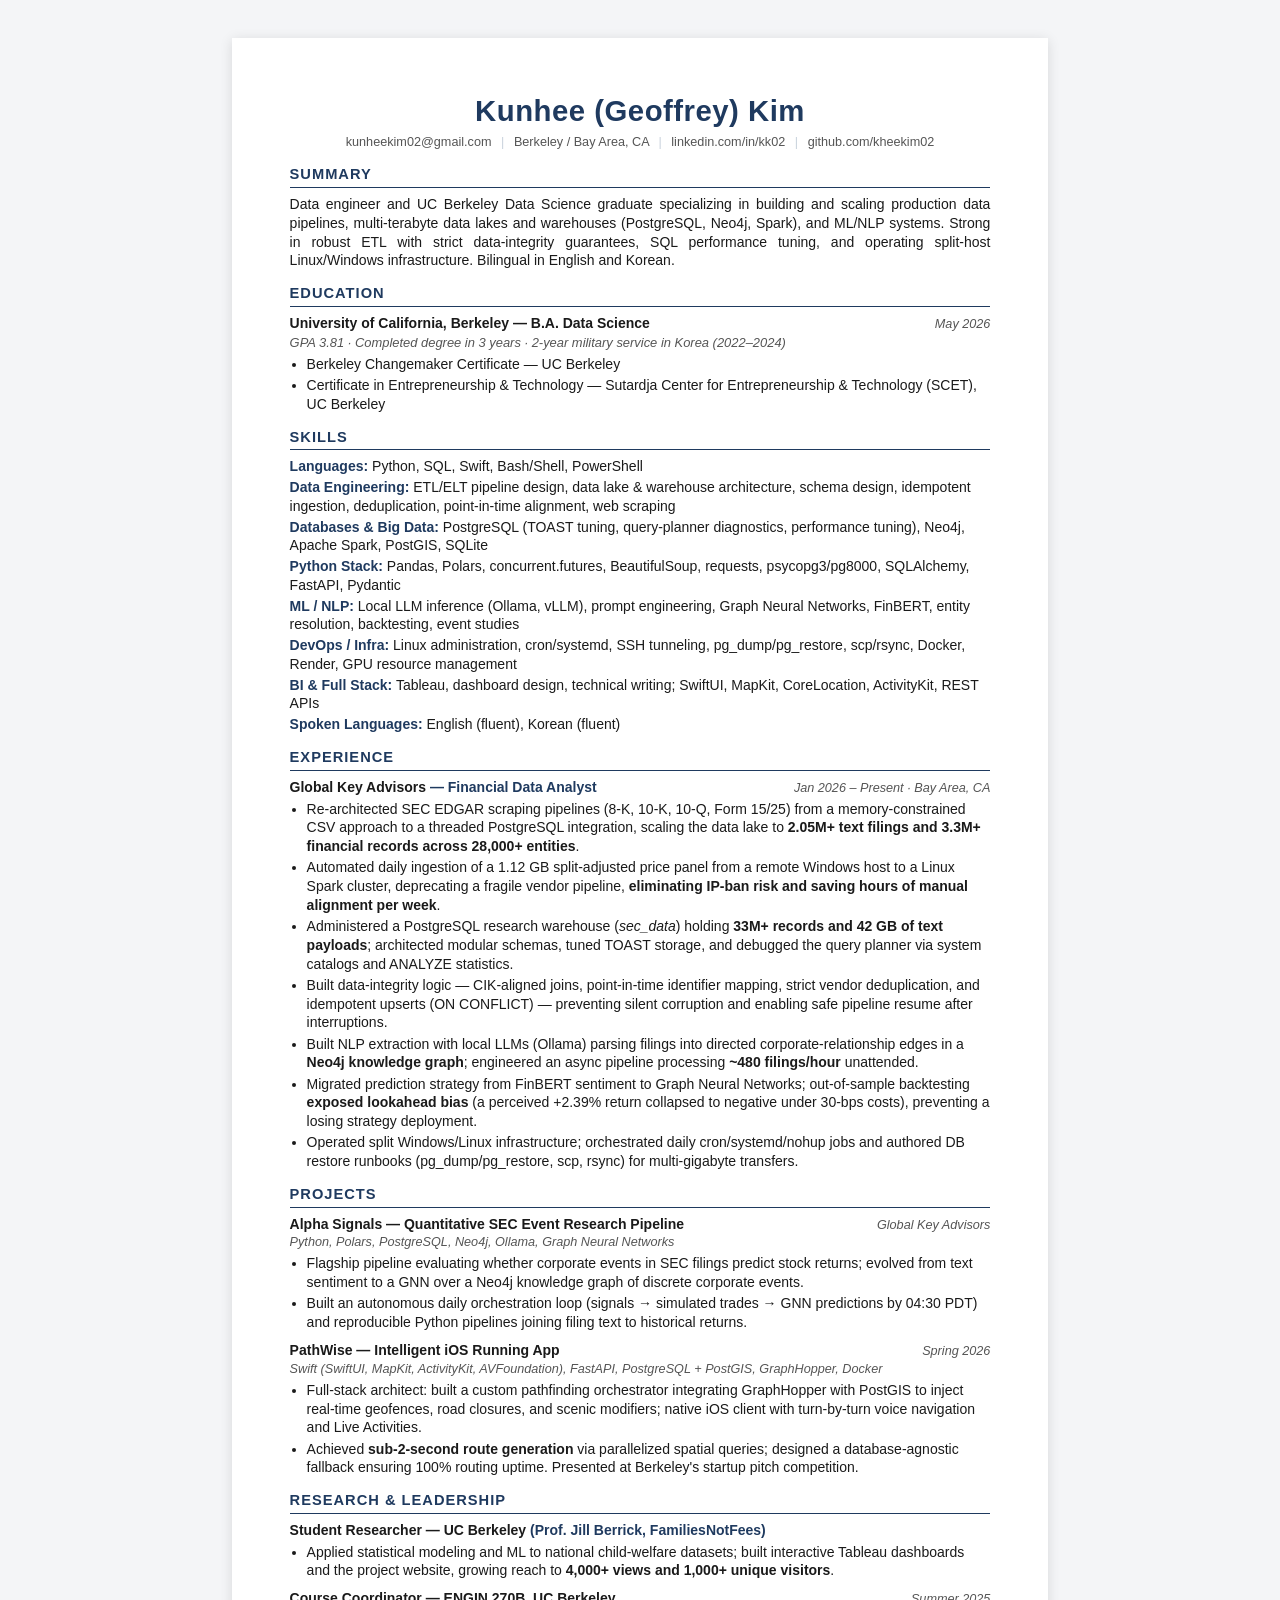
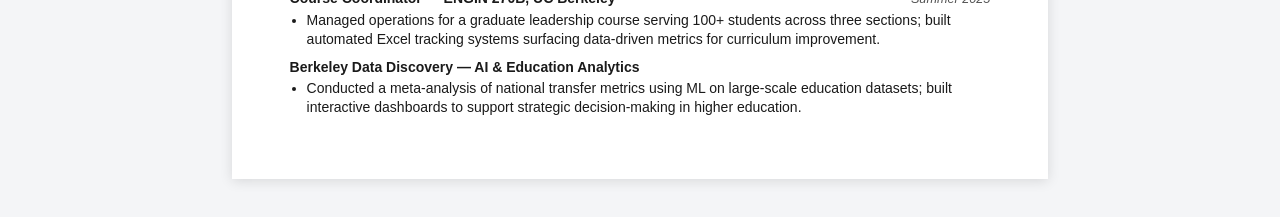
==== resume/resume.html @ be3dec69 "Add polished resume (HTML, Markdown) + print CSS; generate PDF Co-authored-by: Cursor <cursoragent@c" ====
<!DOCTYPE html>
<html lang="en">
<head>
<meta charset="UTF-8">
<meta name="viewport" content="width=device-width, initial-scale=1.0">
<title>Kunhee (Geoffrey) Kim — Resume</title>
<style>
  :root {
    --ink: #1a1a1a;
    --muted: #555;
    --accent: #1f3a5f;
    --rule: #c9d2dc;
  }
  * { box-sizing: border-box; }
  html, body { margin: 0; padding: 0; }
  body {
    font-family: "Calibri", "Helvetica Neue", Arial, sans-serif;
    color: var(--ink);
    font-size: 10.5pt;
    line-height: 1.34;
    background: #f4f5f7;
  }
  .page {
    max-width: 8.5in;
    margin: 0.4in auto;
    padding: 0.55in 0.6in;
    background: #fff;
    box-shadow: 0 2px 12px rgba(0,0,0,0.12);
  }
  header { text-align: center; margin-bottom: 6px; }
  h1 {
    font-size: 22pt;
    margin: 0;
    letter-spacing: 0.5px;
    color: var(--accent);
  }
  .contact {
    margin-top: 4px;
    font-size: 9.5pt;
    color: var(--muted);
  }
  .contact a { color: var(--muted); text-decoration: none; }
  .contact span { white-space: nowrap; }
  .sep { margin: 0 6px; color: var(--rule); }
  h2 {
    font-size: 11pt;
    text-transform: uppercase;
    letter-spacing: 1px;
    color: var(--accent);
    border-bottom: 1.5px solid var(--accent);
    padding-bottom: 2px;
    margin: 14px 0 7px;
  }
  .summary { margin: 0; text-align: justify; }
  .entry { margin-bottom: 9px; }
  .entry-head {
    display: flex;
    justify-content: space-between;
    align-items: baseline;
    gap: 12px;
  }
  .entry-title { font-weight: 700; }
  .entry-title .role { font-weight: 600; color: var(--accent); }
  .entry-meta { color: var(--muted); font-size: 9.5pt; white-space: nowrap; font-style: italic; }
  .entry-sub { font-style: italic; color: var(--muted); font-size: 9.7pt; margin: 1px 0 3px; }
  ul { margin: 3px 0 0; padding-left: 17px; }
  li { margin-bottom: 2.5px; }
  .group-label { font-weight: 700; font-size: 9.7pt; margin-top: 5px; }
  .skills p { margin: 2px 0; }
  .skills .k { font-weight: 700; color: var(--accent); }
  .tech { font-style: italic; color: var(--muted); font-size: 9.5pt; margin: 1px 0 2px; }
  .edu-line { display: flex; justify-content: space-between; align-items: baseline; gap: 12px; }
  .certs { margin: 4px 0 0; padding-left: 17px; }
  @media print {
    body { background: #fff; font-size: 10pt; }
    .page { margin: 0; box-shadow: none; max-width: none; width: 100%; padding: 0.45in 0.55in; }
    h2 { margin-top: 11px; }
    a { color: var(--ink); }
  }
  @page { size: Letter; margin: 0.4in; }
</style>
</head>
<body>
<div class="page">

  <header>
    <h1>Kunhee (Geoffrey) Kim</h1>
    <div class="contact">
      <span><a href="mailto:kunheekim02@gmail.com">kunheekim02@gmail.com</a></span>
      <span class="sep">|</span>
      <span>Berkeley / Bay Area, CA</span>
      <span class="sep">|</span>
      <span><a href="https://www.linkedin.com/in/kk02/">linkedin.com/in/kk02</a></span>
      <span class="sep">|</span>
      <span><a href="https://github.com/kheekim02">github.com/kheekim02</a></span>
    </div>
  </header>

  <section>
    <h2>Summary</h2>
    <p class="summary">
      Data engineer and UC Berkeley Data Science graduate specializing in building and scaling
      production data pipelines, multi-terabyte data lakes and warehouses (PostgreSQL, Neo4j, Spark),
      and ML/NLP systems. Strong in robust ETL with strict data-integrity guarantees, SQL performance
      tuning, and operating split-host Linux/Windows infrastructure. Bilingual in English and Korean.
    </p>
  </section>

  <section>
    <h2>Education</h2>
    <div class="edu-line">
      <span class="entry-title">University of California, Berkeley — B.A. Data Science</span>
      <span class="entry-meta">May 2026</span>
    </div>
    <div class="entry-sub">GPA 3.81 · Completed degree in 3 years · 2-year military service in Korea (2022–2024)</div>
    <ul class="certs">
      <li>Berkeley Changemaker Certificate — UC Berkeley</li>
      <li>Certificate in Entrepreneurship &amp; Technology — Sutardja Center for Entrepreneurship &amp; Technology (SCET), UC Berkeley</li>
    </ul>
  </section>

  <section class="skills">
    <h2>Skills</h2>
    <p><span class="k">Languages:</span> Python, SQL, Swift, Bash/Shell, PowerShell</p>
    <p><span class="k">Data Engineering:</span> ETL/ELT pipeline design, data lake &amp; warehouse architecture, schema design, idempotent ingestion, deduplication, point-in-time alignment, web scraping</p>
    <p><span class="k">Databases &amp; Big Data:</span> PostgreSQL (TOAST tuning, query-planner diagnostics, performance tuning), Neo4j, Apache Spark, PostGIS, SQLite</p>
    <p><span class="k">Python Stack:</span> Pandas, Polars, concurrent.futures, BeautifulSoup, requests, psycopg3/pg8000, SQLAlchemy, FastAPI, Pydantic</p>
    <p><span class="k">ML / NLP:</span> Local LLM inference (Ollama, vLLM), prompt engineering, Graph Neural Networks, FinBERT, entity resolution, backtesting, event studies</p>
    <p><span class="k">DevOps / Infra:</span> Linux administration, cron/systemd, SSH tunneling, pg_dump/pg_restore, scp/rsync, Docker, Render, GPU resource management</p>
    <p><span class="k">BI &amp; Full Stack:</span> Tableau, dashboard design, technical writing; SwiftUI, MapKit, CoreLocation, ActivityKit, REST APIs</p>
    <p><span class="k">Spoken Languages:</span> English (fluent), Korean (fluent)</p>
  </section>

  <section>
    <h2>Experience</h2>
    <div class="entry">
      <div class="entry-head">
        <span class="entry-title">Global Key Advisors <span class="role">— Financial Data Analyst</span></span>
        <span class="entry-meta">Jan 2026 – Present · Bay Area, CA</span>
      </div>
      <ul>
        <li>Re-architected SEC EDGAR scraping pipelines (8-K, 10-K, 10-Q, Form 15/25) from a memory-constrained CSV approach to a threaded PostgreSQL integration, scaling the data lake to <strong>2.05M+ text filings and 3.3M+ financial records across 28,000+ entities</strong>.</li>
        <li>Automated daily ingestion of a 1.12 GB split-adjusted price panel from a remote Windows host to a Linux Spark cluster, deprecating a fragile vendor pipeline, <strong>eliminating IP-ban risk and saving hours of manual alignment per week</strong>.</li>
        <li>Administered a PostgreSQL research warehouse (<em>sec_data</em>) holding <strong>33M+ records and 42 GB of text payloads</strong>; architected modular schemas, tuned TOAST storage, and debugged the query planner via system catalogs and ANALYZE statistics.</li>
        <li>Built data-integrity logic — CIK-aligned joins, point-in-time identifier mapping, strict vendor deduplication, and idempotent upserts (ON CONFLICT) — preventing silent corruption and enabling safe pipeline resume after interruptions.</li>
        <li>Built NLP extraction with local LLMs (Ollama) parsing filings into directed corporate-relationship edges in a <strong>Neo4j knowledge graph</strong>; engineered an async pipeline processing <strong>~480 filings/hour</strong> unattended.</li>
        <li>Migrated prediction strategy from FinBERT sentiment to Graph Neural Networks; out-of-sample backtesting <strong>exposed lookahead bias</strong> (a perceived +2.39% return collapsed to negative under 30-bps costs), preventing a losing strategy deployment.</li>
        <li>Operated split Windows/Linux infrastructure; orchestrated daily cron/systemd/nohup jobs and authored DB restore runbooks (pg_dump/pg_restore, scp, rsync) for multi-gigabyte transfers.</li>
      </ul>
    </div>
  </section>

  <section>
    <h2>Projects</h2>
    <div class="entry">
      <div class="entry-head">
        <span class="entry-title">Alpha Signals — Quantitative SEC Event Research Pipeline</span>
        <span class="entry-meta">Global Key Advisors</span>
      </div>
      <div class="tech">Python, Polars, PostgreSQL, Neo4j, Ollama, Graph Neural Networks</div>
      <ul>
        <li>Flagship pipeline evaluating whether corporate events in SEC filings predict stock returns; evolved from text sentiment to a GNN over a Neo4j knowledge graph of discrete corporate events.</li>
        <li>Built an autonomous daily orchestration loop (signals → simulated trades → GNN predictions by 04:30 PDT) and reproducible Python pipelines joining filing text to historical returns.</li>
      </ul>
    </div>
    <div class="entry">
      <div class="entry-head">
        <span class="entry-title">PathWise — Intelligent iOS Running App</span>
        <span class="entry-meta">Spring 2026</span>
      </div>
      <div class="tech">Swift (SwiftUI, MapKit, ActivityKit, AVFoundation), FastAPI, PostgreSQL + PostGIS, GraphHopper, Docker</div>
      <ul>
        <li>Full-stack architect: built a custom pathfinding orchestrator integrating GraphHopper with PostGIS to inject real-time geofences, road closures, and scenic modifiers; native iOS client with turn-by-turn voice navigation and Live Activities.</li>
        <li>Achieved <strong>sub-2-second route generation</strong> via parallelized spatial queries; designed a database-agnostic fallback ensuring 100% routing uptime. Presented at Berkeley's startup pitch competition.</li>
      </ul>
    </div>
  </section>

  <section>
    <h2>Research &amp; Leadership</h2>
    <div class="entry">
      <div class="entry-head">
        <span class="entry-title">Student Researcher — UC Berkeley <span class="role">(Prof. Jill Berrick, FamiliesNotFees)</span></span>
      </div>
      <ul>
        <li>Applied statistical modeling and ML to national child-welfare datasets; built interactive Tableau dashboards and the project website, growing reach to <strong>4,000+ views and 1,000+ unique visitors</strong>.</li>
      </ul>
    </div>
    <div class="entry">
      <div class="entry-head">
        <span class="entry-title">Course Coordinator — ENGIN 270B, UC Berkeley</span>
        <span class="entry-meta">Summer 2025</span>
      </div>
      <ul>
        <li>Managed operations for a graduate leadership course serving 100+ students across three sections; built automated Excel tracking systems surfacing data-driven metrics for curriculum improvement.</li>
      </ul>
    </div>
    <div class="entry">
      <div class="entry-head">
        <span class="entry-title">Berkeley Data Discovery — AI &amp; Education Analytics</span>
      </div>
      <ul>
        <li>Conducted a meta-analysis of national transfer metrics using ML on large-scale education datasets; built interactive dashboards to support strategic decision-making in higher education.</li>
      </ul>
    </div>
  </section>

</div>
</body>
</html>
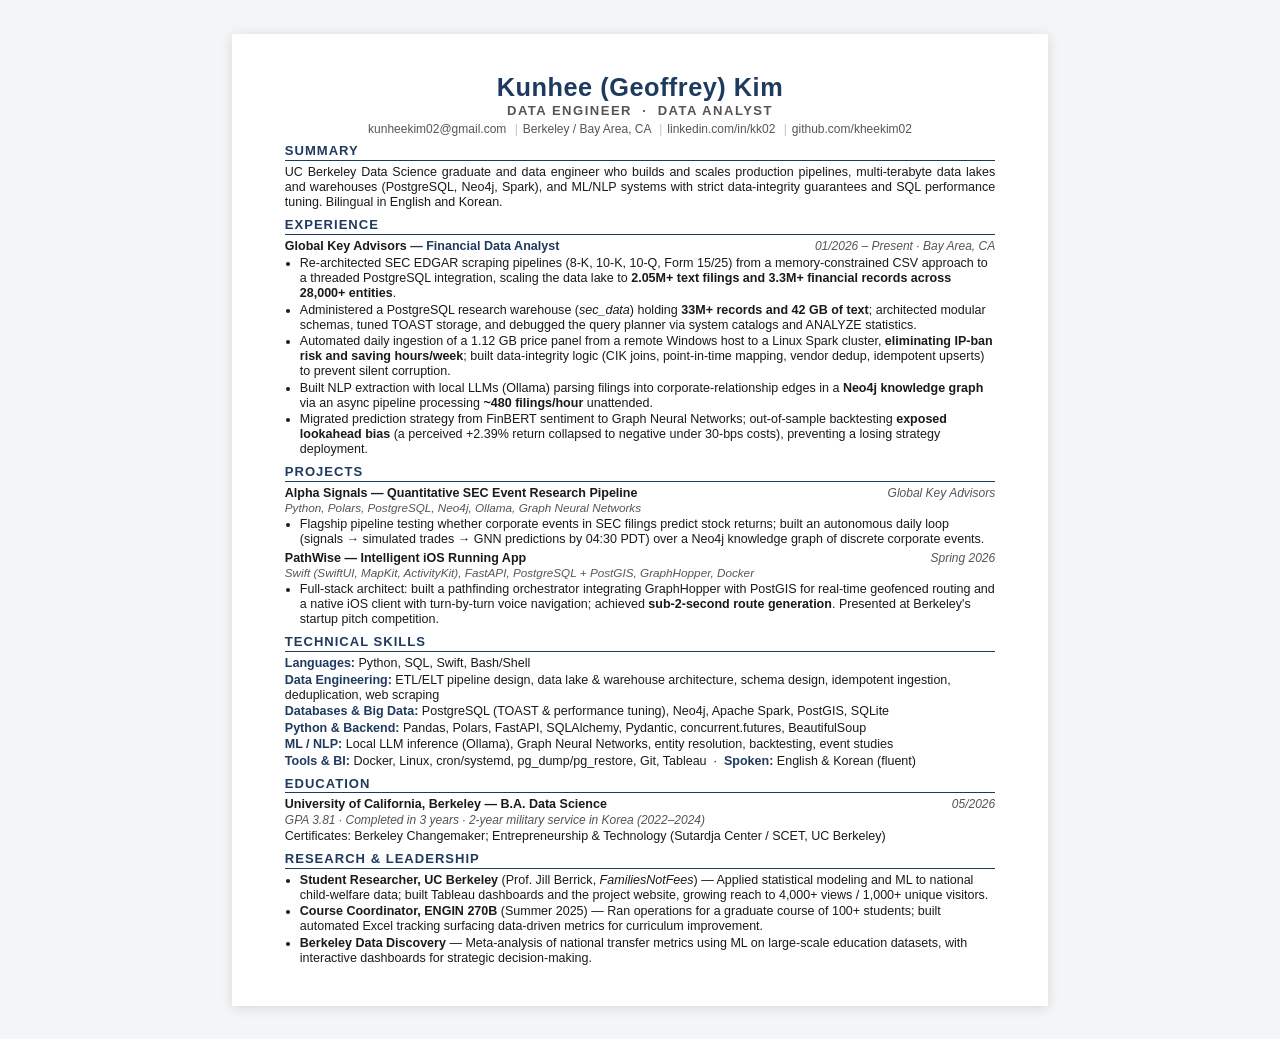
==== commit c544415b: "Condense resume to one page: ATS best practices, trimmed skills, fixed print margins Co-authored-by:" ====
--- a/resume/resume.html
+++ b/resume/resume.html
@@ -9,50 +9,57 @@
     --ink: #1a1a1a;
     --muted: #555;
     --accent: #1f3a5f;
-    --rule: #c9d2dc;
   }
   * { box-sizing: border-box; }
   html, body { margin: 0; padding: 0; }
   body {
     font-family: "Calibri", "Helvetica Neue", Arial, sans-serif;
     color: var(--ink);
-    font-size: 10.5pt;
-    line-height: 1.34;
+    font-size: 9.4pt;
+    line-height: 1.2;
     background: #f4f5f7;
   }
   .page {
     max-width: 8.5in;
-    margin: 0.4in auto;
-    padding: 0.55in 0.6in;
+    margin: 0.35in auto;
+    padding: 0.4in 0.55in;
     background: #fff;
     box-shadow: 0 2px 12px rgba(0,0,0,0.12);
   }
-  header { text-align: center; margin-bottom: 6px; }
+  header { text-align: center; margin-bottom: 4px; }
   h1 {
-    font-size: 22pt;
+    font-size: 19pt;
     margin: 0;
     letter-spacing: 0.5px;
     color: var(--accent);
   }
+  .title-line {
+    font-size: 9.8pt;
+    font-weight: 700;
+    letter-spacing: 1.5px;
+    text-transform: uppercase;
+    color: var(--muted);
+    margin-top: 1px;
+  }
   .contact {
-    margin-top: 4px;
-    font-size: 9.5pt;
+    margin-top: 3px;
+    font-size: 9pt;
     color: var(--muted);
   }
   .contact a { color: var(--muted); text-decoration: none; }
-  .contact span { white-space: nowrap; }
-  .sep { margin: 0 6px; color: var(--rule); }
+  .sep { margin: 0 5px; color: #b9c2cc; }
   h2 {
-    font-size: 11pt;
+    font-size: 9.8pt;
     text-transform: uppercase;
     letter-spacing: 1px;
     color: var(--accent);
-    border-bottom: 1.5px solid var(--accent);
-    padding-bottom: 2px;
-    margin: 14px 0 7px;
+    border-bottom: 1.3px solid var(--accent);
+    padding-bottom: 1px;
+    margin: 7px 0 4px;
   }
-  .summary { margin: 0; text-align: justify; }
-  .entry { margin-bottom: 9px; }
+  p { margin: 0; }
+  .summary { text-align: justify; }
+  .entry { margin-bottom: 4px; }
   .entry-head {
     display: flex;
     justify-content: space-between;
@@ -61,23 +68,21 @@
   }
   .entry-title { font-weight: 700; }
   .entry-title .role { font-weight: 600; color: var(--accent); }
-  .entry-meta { color: var(--muted); font-size: 9.5pt; white-space: nowrap; font-style: italic; }
-  .entry-sub { font-style: italic; color: var(--muted); font-size: 9.7pt; margin: 1px 0 3px; }
-  ul { margin: 3px 0 0; padding-left: 17px; }
-  li { margin-bottom: 2.5px; }
-  .group-label { font-weight: 700; font-size: 9.7pt; margin-top: 5px; }
-  .skills p { margin: 2px 0; }
+  .entry-meta { color: var(--muted); font-size: 9pt; white-space: nowrap; font-style: italic; }
+  ul { margin: 2px 0 0; padding-left: 15px; }
+  li { margin-bottom: 1.5px; }
+  .skills p { margin: 1.5px 0; }
   .skills .k { font-weight: 700; color: var(--accent); }
-  .tech { font-style: italic; color: var(--muted); font-size: 9.5pt; margin: 1px 0 2px; }
+  .tech { font-style: italic; color: var(--muted); font-size: 8.8pt; margin: 0 0 1px; }
   .edu-line { display: flex; justify-content: space-between; align-items: baseline; gap: 12px; }
-  .certs { margin: 4px 0 0; padding-left: 17px; }
+  .edu-sub { font-style: italic; color: var(--muted); font-size: 9pt; margin: 1px 0; }
+  .inline-list { margin: 1px 0 0; }
   @media print {
-    body { background: #fff; font-size: 10pt; }
-    .page { margin: 0; box-shadow: none; max-width: none; width: 100%; padding: 0.45in 0.55in; }
-    h2 { margin-top: 11px; }
+    body { background: #fff; }
+    .page { margin: 0; box-shadow: none; max-width: none; width: 100%; padding: 0.4in 0.5in; }
     a { color: var(--ink); }
   }
-  @page { size: Letter; margin: 0.4in; }
+  @page { size: Letter; margin: 0; }
 </style>
 </head>
 <body>
@@ -85,50 +90,18 @@
 
   <header>
     <h1>Kunhee (Geoffrey) Kim</h1>
+    <div class="title-line">Data Engineer &nbsp;·&nbsp; Data Analyst</div>
     <div class="contact">
-      <span><a href="mailto:kunheekim02@gmail.com">kunheekim02@gmail.com</a></span>
-      <span class="sep">|</span>
-      <span>Berkeley / Bay Area, CA</span>
-      <span class="sep">|</span>
-      <span><a href="https://www.linkedin.com/in/kk02/">linkedin.com/in/kk02</a></span>
-      <span class="sep">|</span>
-      <span><a href="https://github.com/kheekim02">github.com/kheekim02</a></span>
+      <a href="mailto:kunheekim02@gmail.com">kunheekim02@gmail.com</a>
+      <span class="sep">|</span>Berkeley / Bay Area, CA
+      <span class="sep">|</span><a href="https://www.linkedin.com/in/kk02/">linkedin.com/in/kk02</a>
+      <span class="sep">|</span><a href="https://github.com/kheekim02">github.com/kheekim02</a>
     </div>
   </header>
 
   <section>
     <h2>Summary</h2>
-    <p class="summary">
-      Data engineer and UC Berkeley Data Science graduate specializing in building and scaling
-      production data pipelines, multi-terabyte data lakes and warehouses (PostgreSQL, Neo4j, Spark),
-      and ML/NLP systems. Strong in robust ETL with strict data-integrity guarantees, SQL performance
-      tuning, and operating split-host Linux/Windows infrastructure. Bilingual in English and Korean.
-    </p>
-  </section>
-
-  <section>
-    <h2>Education</h2>
-    <div class="edu-line">
-      <span class="entry-title">University of California, Berkeley — B.A. Data Science</span>
-      <span class="entry-meta">May 2026</span>
-    </div>
-    <div class="entry-sub">GPA 3.81 · Completed degree in 3 years · 2-year military service in Korea (2022–2024)</div>
-    <ul class="certs">
-      <li>Berkeley Changemaker Certificate — UC Berkeley</li>
-      <li>Certificate in Entrepreneurship &amp; Technology — Sutardja Center for Entrepreneurship &amp; Technology (SCET), UC Berkeley</li>
-    </ul>
-  </section>
-
-  <section class="skills">
-    <h2>Skills</h2>
-    <p><span class="k">Languages:</span> Python, SQL, Swift, Bash/Shell, PowerShell</p>
-    <p><span class="k">Data Engineering:</span> ETL/ELT pipeline design, data lake &amp; warehouse architecture, schema design, idempotent ingestion, deduplication, point-in-time alignment, web scraping</p>
-    <p><span class="k">Databases &amp; Big Data:</span> PostgreSQL (TOAST tuning, query-planner diagnostics, performance tuning), Neo4j, Apache Spark, PostGIS, SQLite</p>
-    <p><span class="k">Python Stack:</span> Pandas, Polars, concurrent.futures, BeautifulSoup, requests, psycopg3/pg8000, SQLAlchemy, FastAPI, Pydantic</p>
-    <p><span class="k">ML / NLP:</span> Local LLM inference (Ollama, vLLM), prompt engineering, Graph Neural Networks, FinBERT, entity resolution, backtesting, event studies</p>
-    <p><span class="k">DevOps / Infra:</span> Linux administration, cron/systemd, SSH tunneling, pg_dump/pg_restore, scp/rsync, Docker, Render, GPU resource management</p>
-    <p><span class="k">BI &amp; Full Stack:</span> Tableau, dashboard design, technical writing; SwiftUI, MapKit, CoreLocation, ActivityKit, REST APIs</p>
-    <p><span class="k">Spoken Languages:</span> English (fluent), Korean (fluent)</p>
+    <p class="summary">UC Berkeley Data Science graduate and data engineer who builds and scales production pipelines, multi-terabyte data lakes and warehouses (PostgreSQL, Neo4j, Spark), and ML/NLP systems with strict data-integrity guarantees and SQL performance tuning. Bilingual in English and Korean.</p>
   </section>
 
   <section>
@@ -136,16 +109,14 @@
     <div class="entry">
       <div class="entry-head">
         <span class="entry-title">Global Key Advisors <span class="role">— Financial Data Analyst</span></span>
-        <span class="entry-meta">Jan 2026 – Present · Bay Area, CA</span>
+        <span class="entry-meta">01/2026 – Present · Bay Area, CA</span>
       </div>
       <ul>
         <li>Re-architected SEC EDGAR scraping pipelines (8-K, 10-K, 10-Q, Form 15/25) from a memory-constrained CSV approach to a threaded PostgreSQL integration, scaling the data lake to <strong>2.05M+ text filings and 3.3M+ financial records across 28,000+ entities</strong>.</li>
-        <li>Automated daily ingestion of a 1.12 GB split-adjusted price panel from a remote Windows host to a Linux Spark cluster, deprecating a fragile vendor pipeline, <strong>eliminating IP-ban risk and saving hours of manual alignment per week</strong>.</li>
-        <li>Administered a PostgreSQL research warehouse (<em>sec_data</em>) holding <strong>33M+ records and 42 GB of text payloads</strong>; architected modular schemas, tuned TOAST storage, and debugged the query planner via system catalogs and ANALYZE statistics.</li>
-        <li>Built data-integrity logic — CIK-aligned joins, point-in-time identifier mapping, strict vendor deduplication, and idempotent upserts (ON CONFLICT) — preventing silent corruption and enabling safe pipeline resume after interruptions.</li>
-        <li>Built NLP extraction with local LLMs (Ollama) parsing filings into directed corporate-relationship edges in a <strong>Neo4j knowledge graph</strong>; engineered an async pipeline processing <strong>~480 filings/hour</strong> unattended.</li>
+        <li>Administered a PostgreSQL research warehouse (<em>sec_data</em>) holding <strong>33M+ records and 42 GB of text</strong>; architected modular schemas, tuned TOAST storage, and debugged the query planner via system catalogs and ANALYZE statistics.</li>
+        <li>Automated daily ingestion of a 1.12 GB price panel from a remote Windows host to a Linux Spark cluster, <strong>eliminating IP-ban risk and saving hours/week</strong>; built data-integrity logic (CIK joins, point-in-time mapping, vendor dedup, idempotent upserts) to prevent silent corruption.</li>
+        <li>Built NLP extraction with local LLMs (Ollama) parsing filings into corporate-relationship edges in a <strong>Neo4j knowledge graph</strong> via an async pipeline processing <strong>~480 filings/hour</strong> unattended.</li>
         <li>Migrated prediction strategy from FinBERT sentiment to Graph Neural Networks; out-of-sample backtesting <strong>exposed lookahead bias</strong> (a perceived +2.39% return collapsed to negative under 30-bps costs), preventing a losing strategy deployment.</li>
-        <li>Operated split Windows/Linux infrastructure; orchestrated daily cron/systemd/nohup jobs and authored DB restore runbooks (pg_dump/pg_restore, scp, rsync) for multi-gigabyte transfers.</li>
       </ul>
     </div>
   </section>
@@ -159,8 +130,7 @@
       </div>
       <div class="tech">Python, Polars, PostgreSQL, Neo4j, Ollama, Graph Neural Networks</div>
       <ul>
-        <li>Flagship pipeline evaluating whether corporate events in SEC filings predict stock returns; evolved from text sentiment to a GNN over a Neo4j knowledge graph of discrete corporate events.</li>
-        <li>Built an autonomous daily orchestration loop (signals → simulated trades → GNN predictions by 04:30 PDT) and reproducible Python pipelines joining filing text to historical returns.</li>
+        <li>Flagship pipeline testing whether corporate events in SEC filings predict stock returns; built an autonomous daily loop (signals → simulated trades → GNN predictions by 04:30 PDT) over a Neo4j knowledge graph of discrete corporate events.</li>
       </ul>
     </div>
     <div class="entry">
@@ -168,41 +138,40 @@
         <span class="entry-title">PathWise — Intelligent iOS Running App</span>
         <span class="entry-meta">Spring 2026</span>
       </div>
-      <div class="tech">Swift (SwiftUI, MapKit, ActivityKit, AVFoundation), FastAPI, PostgreSQL + PostGIS, GraphHopper, Docker</div>
+      <div class="tech">Swift (SwiftUI, MapKit, ActivityKit), FastAPI, PostgreSQL + PostGIS, GraphHopper, Docker</div>
       <ul>
-        <li>Full-stack architect: built a custom pathfinding orchestrator integrating GraphHopper with PostGIS to inject real-time geofences, road closures, and scenic modifiers; native iOS client with turn-by-turn voice navigation and Live Activities.</li>
-        <li>Achieved <strong>sub-2-second route generation</strong> via parallelized spatial queries; designed a database-agnostic fallback ensuring 100% routing uptime. Presented at Berkeley's startup pitch competition.</li>
+        <li>Full-stack architect: built a pathfinding orchestrator integrating GraphHopper with PostGIS for real-time geofenced routing and a native iOS client with turn-by-turn voice navigation; achieved <strong>sub-2-second route generation</strong>. Presented at Berkeley's startup pitch competition.</li>
       </ul>
     </div>
   </section>
 
+  <section class="skills">
+    <h2>Technical Skills</h2>
+    <p><span class="k">Languages:</span> Python, SQL, Swift, Bash/Shell</p>
+    <p><span class="k">Data Engineering:</span> ETL/ELT pipeline design, data lake &amp; warehouse architecture, schema design, idempotent ingestion, deduplication, web scraping</p>
+    <p><span class="k">Databases &amp; Big Data:</span> PostgreSQL (TOAST &amp; performance tuning), Neo4j, Apache Spark, PostGIS, SQLite</p>
+    <p><span class="k">Python &amp; Backend:</span> Pandas, Polars, FastAPI, SQLAlchemy, Pydantic, concurrent.futures, BeautifulSoup</p>
+    <p><span class="k">ML / NLP:</span> Local LLM inference (Ollama), Graph Neural Networks, entity resolution, backtesting, event studies</p>
+    <p><span class="k">Tools &amp; BI:</span> Docker, Linux, cron/systemd, pg_dump/pg_restore, Git, Tableau &nbsp;·&nbsp; <span class="k">Spoken:</span> English &amp; Korean (fluent)</p>
+  </section>
+
+  <section>
+    <h2>Education</h2>
+    <div class="edu-line">
+      <span class="entry-title">University of California, Berkeley — B.A. Data Science</span>
+      <span class="entry-meta">05/2026</span>
+    </div>
+    <div class="edu-sub">GPA 3.81 · Completed in 3 years · 2-year military service in Korea (2022–2024)</div>
+    <div class="inline-list">Certificates: Berkeley Changemaker; Entrepreneurship &amp; Technology (Sutardja Center / SCET, UC Berkeley)</div>
+  </section>
+
   <section>
     <h2>Research &amp; Leadership</h2>
-    <div class="entry">
-      <div class="entry-head">
-        <span class="entry-title">Student Researcher — UC Berkeley <span class="role">(Prof. Jill Berrick, FamiliesNotFees)</span></span>
-      </div>
-      <ul>
-        <li>Applied statistical modeling and ML to national child-welfare datasets; built interactive Tableau dashboards and the project website, growing reach to <strong>4,000+ views and 1,000+ unique visitors</strong>.</li>
-      </ul>
-    </div>
-    <div class="entry">
-      <div class="entry-head">
-        <span class="entry-title">Course Coordinator — ENGIN 270B, UC Berkeley</span>
-        <span class="entry-meta">Summer 2025</span>
-      </div>
-      <ul>
-        <li>Managed operations for a graduate leadership course serving 100+ students across three sections; built automated Excel tracking systems surfacing data-driven metrics for curriculum improvement.</li>
-      </ul>
-    </div>
-    <div class="entry">
-      <div class="entry-head">
-        <span class="entry-title">Berkeley Data Discovery — AI &amp; Education Analytics</span>
-      </div>
-      <ul>
-        <li>Conducted a meta-analysis of national transfer metrics using ML on large-scale education datasets; built interactive dashboards to support strategic decision-making in higher education.</li>
-      </ul>
-    </div>
+    <ul>
+      <li><strong>Student Researcher, UC Berkeley</strong> (Prof. Jill Berrick, <em>FamiliesNotFees</em>) — Applied statistical modeling and ML to national child-welfare data; built Tableau dashboards and the project website, growing reach to 4,000+ views / 1,000+ unique visitors.</li>
+      <li><strong>Course Coordinator, ENGIN 270B</strong> (Summer 2025) — Ran operations for a graduate course of 100+ students; built automated Excel tracking surfacing data-driven metrics for curriculum improvement.</li>
+      <li><strong>Berkeley Data Discovery</strong> — Meta-analysis of national transfer metrics using ML on large-scale education datasets, with interactive dashboards for strategic decision-making.</li>
+    </ul>
   </section>
 
 </div>
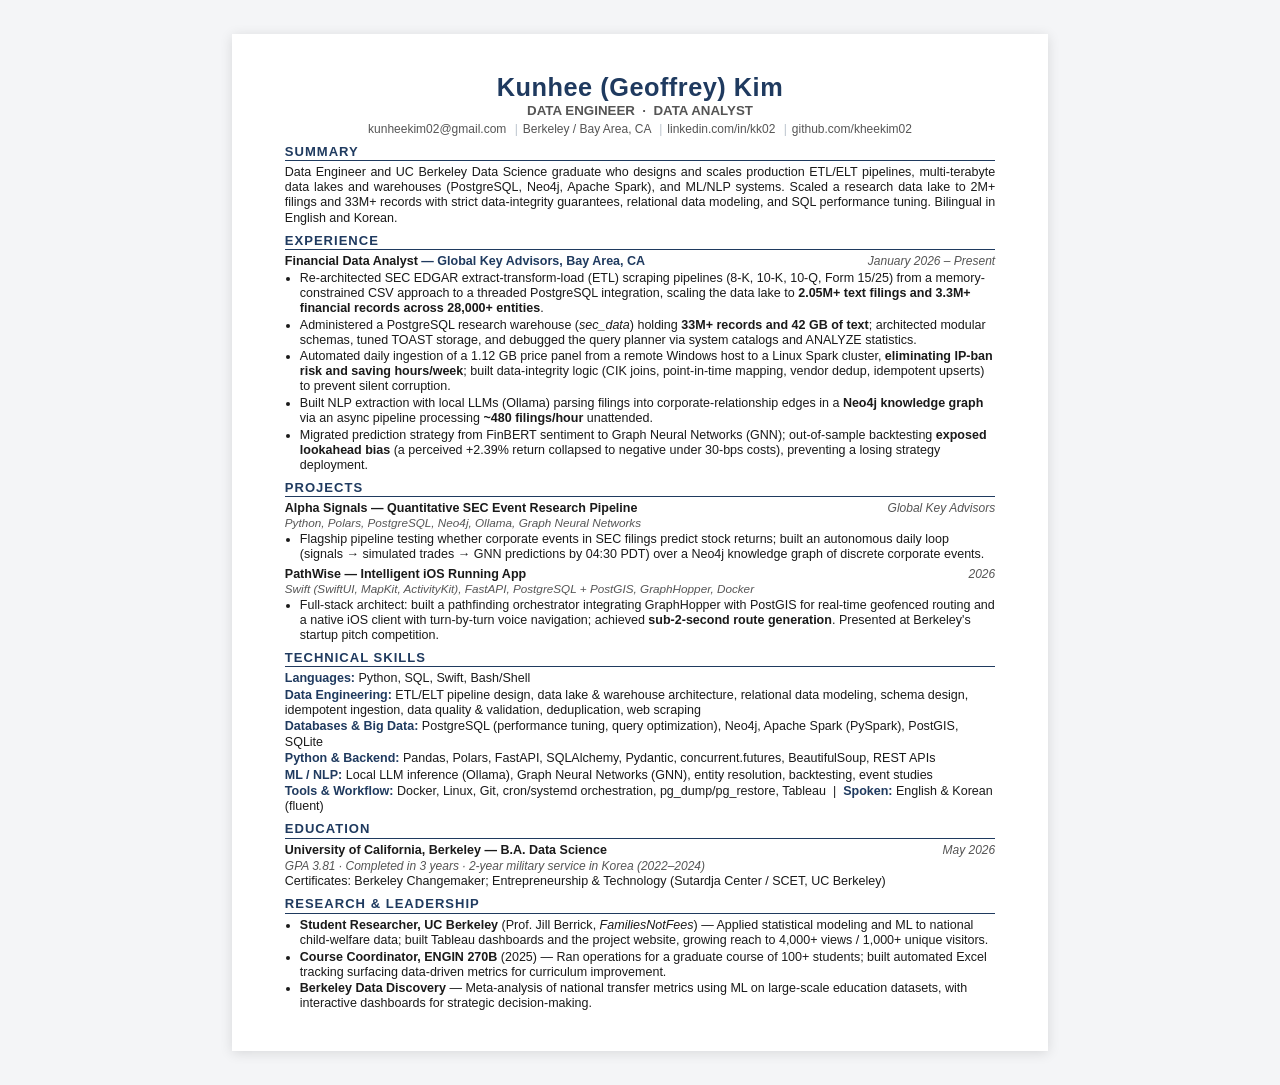
==== commit f47444a1: "Upgrade resume per ATS parser research: keyword/wording improvements, NER-friendly headers, full-mon" ====
--- a/resume/resume.html
+++ b/resume/resume.html
@@ -34,9 +34,8 @@
     color: var(--accent);
   }
   .title-line {
-    font-size: 9.8pt;
+    font-size: 10pt;
     font-weight: 700;
-    letter-spacing: 1.5px;
     text-transform: uppercase;
     color: var(--muted);
     margin-top: 1px;
@@ -101,22 +100,22 @@
 
   <section>
     <h2>Summary</h2>
-    <p class="summary">UC Berkeley Data Science graduate and data engineer who builds and scales production pipelines, multi-terabyte data lakes and warehouses (PostgreSQL, Neo4j, Spark), and ML/NLP systems with strict data-integrity guarantees and SQL performance tuning. Bilingual in English and Korean.</p>
+    <p class="summary">Data Engineer and UC Berkeley Data Science graduate who designs and scales production ETL/ELT pipelines, multi-terabyte data lakes and warehouses (PostgreSQL, Neo4j, Apache Spark), and ML/NLP systems. Scaled a research data lake to 2M+ filings and 33M+ records with strict data-integrity guarantees, relational data modeling, and SQL performance tuning. Bilingual in English and Korean.</p>
   </section>
 
   <section>
     <h2>Experience</h2>
     <div class="entry">
       <div class="entry-head">
-        <span class="entry-title">Global Key Advisors <span class="role">— Financial Data Analyst</span></span>
-        <span class="entry-meta">01/2026 – Present · Bay Area, CA</span>
+        <span class="entry-title">Financial Data Analyst <span class="role">— Global Key Advisors, Bay Area, CA</span></span>
+        <span class="entry-meta">January 2026 – Present</span>
       </div>
       <ul>
-        <li>Re-architected SEC EDGAR scraping pipelines (8-K, 10-K, 10-Q, Form 15/25) from a memory-constrained CSV approach to a threaded PostgreSQL integration, scaling the data lake to <strong>2.05M+ text filings and 3.3M+ financial records across 28,000+ entities</strong>.</li>
+        <li>Re-architected SEC EDGAR extract-transform-load (ETL) scraping pipelines (8-K, 10-K, 10-Q, Form 15/25) from a memory-constrained CSV approach to a threaded PostgreSQL integration, scaling the data lake to <strong>2.05M+ text filings and 3.3M+ financial records across 28,000+ entities</strong>.</li>
         <li>Administered a PostgreSQL research warehouse (<em>sec_data</em>) holding <strong>33M+ records and 42 GB of text</strong>; architected modular schemas, tuned TOAST storage, and debugged the query planner via system catalogs and ANALYZE statistics.</li>
         <li>Automated daily ingestion of a 1.12 GB price panel from a remote Windows host to a Linux Spark cluster, <strong>eliminating IP-ban risk and saving hours/week</strong>; built data-integrity logic (CIK joins, point-in-time mapping, vendor dedup, idempotent upserts) to prevent silent corruption.</li>
         <li>Built NLP extraction with local LLMs (Ollama) parsing filings into corporate-relationship edges in a <strong>Neo4j knowledge graph</strong> via an async pipeline processing <strong>~480 filings/hour</strong> unattended.</li>
-        <li>Migrated prediction strategy from FinBERT sentiment to Graph Neural Networks; out-of-sample backtesting <strong>exposed lookahead bias</strong> (a perceived +2.39% return collapsed to negative under 30-bps costs), preventing a losing strategy deployment.</li>
+        <li>Migrated prediction strategy from FinBERT sentiment to Graph Neural Networks (GNN); out-of-sample backtesting <strong>exposed lookahead bias</strong> (a perceived +2.39% return collapsed to negative under 30-bps costs), preventing a losing strategy deployment.</li>
       </ul>
     </div>
   </section>
@@ -136,7 +135,7 @@
     <div class="entry">
       <div class="entry-head">
         <span class="entry-title">PathWise — Intelligent iOS Running App</span>
-        <span class="entry-meta">Spring 2026</span>
+        <span class="entry-meta">2026</span>
       </div>
       <div class="tech">Swift (SwiftUI, MapKit, ActivityKit), FastAPI, PostgreSQL + PostGIS, GraphHopper, Docker</div>
       <ul>
@@ -148,18 +147,18 @@
   <section class="skills">
     <h2>Technical Skills</h2>
     <p><span class="k">Languages:</span> Python, SQL, Swift, Bash/Shell</p>
-    <p><span class="k">Data Engineering:</span> ETL/ELT pipeline design, data lake &amp; warehouse architecture, schema design, idempotent ingestion, deduplication, web scraping</p>
-    <p><span class="k">Databases &amp; Big Data:</span> PostgreSQL (TOAST &amp; performance tuning), Neo4j, Apache Spark, PostGIS, SQLite</p>
-    <p><span class="k">Python &amp; Backend:</span> Pandas, Polars, FastAPI, SQLAlchemy, Pydantic, concurrent.futures, BeautifulSoup</p>
-    <p><span class="k">ML / NLP:</span> Local LLM inference (Ollama), Graph Neural Networks, entity resolution, backtesting, event studies</p>
-    <p><span class="k">Tools &amp; BI:</span> Docker, Linux, cron/systemd, pg_dump/pg_restore, Git, Tableau &nbsp;·&nbsp; <span class="k">Spoken:</span> English &amp; Korean (fluent)</p>
+    <p><span class="k">Data Engineering:</span> ETL/ELT pipeline design, data lake &amp; warehouse architecture, relational data modeling, schema design, idempotent ingestion, data quality &amp; validation, deduplication, web scraping</p>
+    <p><span class="k">Databases &amp; Big Data:</span> PostgreSQL (performance tuning, query optimization), Neo4j, Apache Spark (PySpark), PostGIS, SQLite</p>
+    <p><span class="k">Python &amp; Backend:</span> Pandas, Polars, FastAPI, SQLAlchemy, Pydantic, concurrent.futures, BeautifulSoup, REST APIs</p>
+    <p><span class="k">ML / NLP:</span> Local LLM inference (Ollama), Graph Neural Networks (GNN), entity resolution, backtesting, event studies</p>
+    <p><span class="k">Tools &amp; Workflow:</span> Docker, Linux, Git, cron/systemd orchestration, pg_dump/pg_restore, Tableau &nbsp;|&nbsp; <span class="k">Spoken:</span> English &amp; Korean (fluent)</p>
   </section>
 
   <section>
     <h2>Education</h2>
     <div class="edu-line">
       <span class="entry-title">University of California, Berkeley — B.A. Data Science</span>
-      <span class="entry-meta">05/2026</span>
+      <span class="entry-meta">May 2026</span>
     </div>
     <div class="edu-sub">GPA 3.81 · Completed in 3 years · 2-year military service in Korea (2022–2024)</div>
     <div class="inline-list">Certificates: Berkeley Changemaker; Entrepreneurship &amp; Technology (Sutardja Center / SCET, UC Berkeley)</div>
@@ -169,7 +168,7 @@
     <h2>Research &amp; Leadership</h2>
     <ul>
       <li><strong>Student Researcher, UC Berkeley</strong> (Prof. Jill Berrick, <em>FamiliesNotFees</em>) — Applied statistical modeling and ML to national child-welfare data; built Tableau dashboards and the project website, growing reach to 4,000+ views / 1,000+ unique visitors.</li>
-      <li><strong>Course Coordinator, ENGIN 270B</strong> (Summer 2025) — Ran operations for a graduate course of 100+ students; built automated Excel tracking surfacing data-driven metrics for curriculum improvement.</li>
+      <li><strong>Course Coordinator, ENGIN 270B</strong> (2025) — Ran operations for a graduate course of 100+ students; built automated Excel tracking surfacing data-driven metrics for curriculum improvement.</li>
       <li><strong>Berkeley Data Discovery</strong> — Meta-analysis of national transfer metrics using ML on large-scale education datasets, with interactive dashboards for strategic decision-making.</li>
     </ul>
   </section>
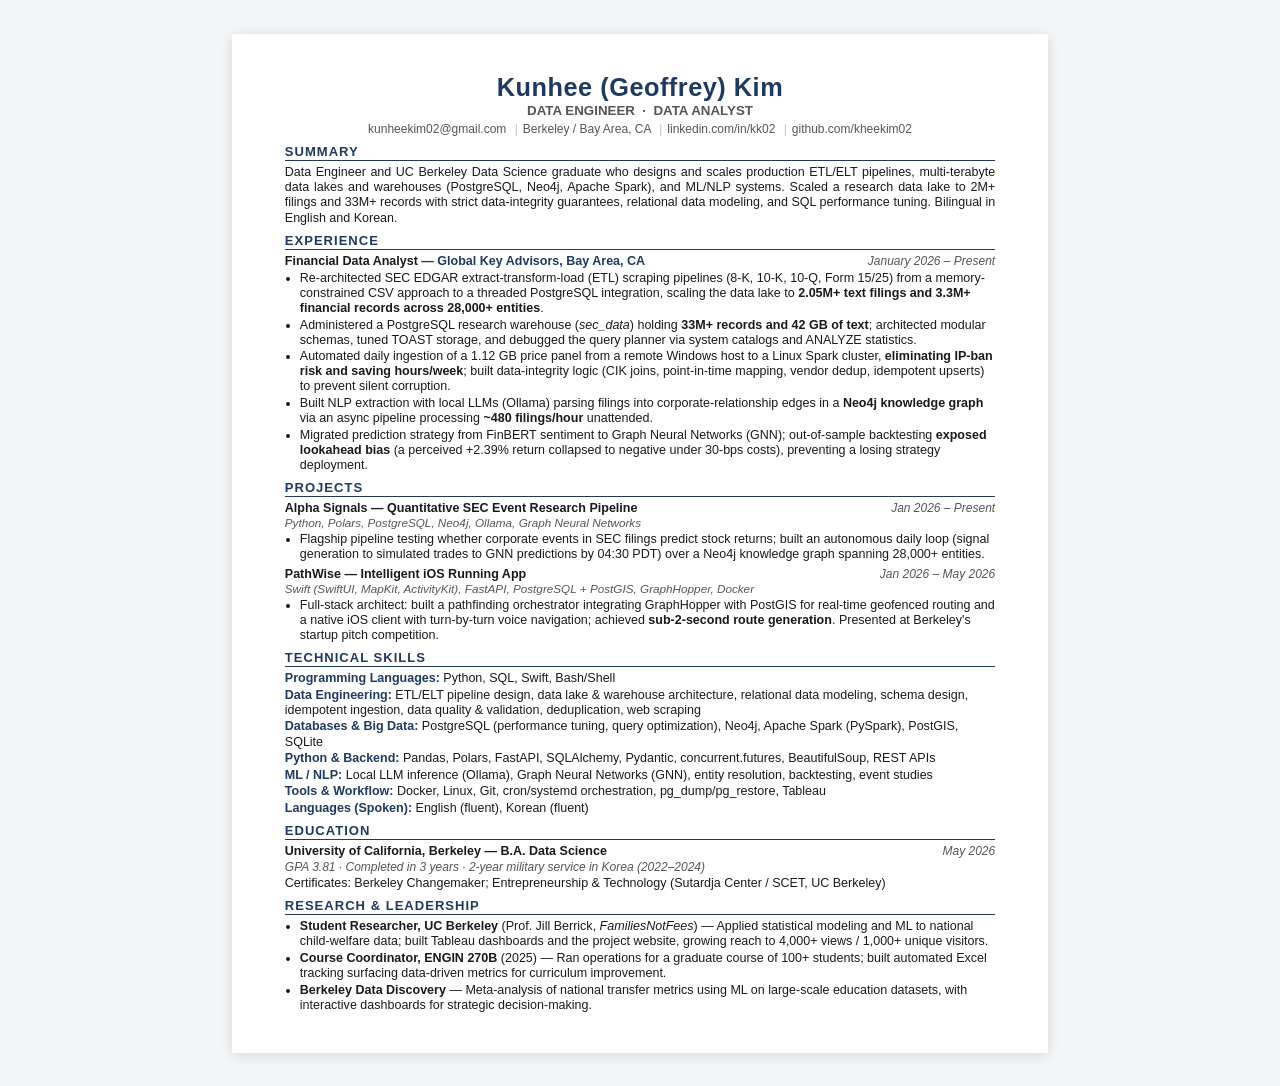
==== commit 1d1a5c02: "ATS upgrade: DOCX export, glyph cleanup, skills disambiguation, consistent dates, proper filename Co" ====
--- a/resume/resume.html
+++ b/resume/resume.html
@@ -125,17 +125,17 @@
     <div class="entry">
       <div class="entry-head">
         <span class="entry-title">Alpha Signals — Quantitative SEC Event Research Pipeline</span>
-        <span class="entry-meta">Global Key Advisors</span>
+        <span class="entry-meta">Jan 2026 – Present</span>
       </div>
       <div class="tech">Python, Polars, PostgreSQL, Neo4j, Ollama, Graph Neural Networks</div>
       <ul>
-        <li>Flagship pipeline testing whether corporate events in SEC filings predict stock returns; built an autonomous daily loop (signals → simulated trades → GNN predictions by 04:30 PDT) over a Neo4j knowledge graph of discrete corporate events.</li>
+        <li>Flagship pipeline testing whether corporate events in SEC filings predict stock returns; built an autonomous daily loop (signal generation to simulated trades to GNN predictions by 04:30 PDT) over a Neo4j knowledge graph spanning 28,000+ entities.</li>
       </ul>
     </div>
     <div class="entry">
       <div class="entry-head">
         <span class="entry-title">PathWise — Intelligent iOS Running App</span>
-        <span class="entry-meta">2026</span>
+        <span class="entry-meta">Jan 2026 – May 2026</span>
       </div>
       <div class="tech">Swift (SwiftUI, MapKit, ActivityKit), FastAPI, PostgreSQL + PostGIS, GraphHopper, Docker</div>
       <ul>
@@ -146,12 +146,13 @@
 
   <section class="skills">
     <h2>Technical Skills</h2>
-    <p><span class="k">Languages:</span> Python, SQL, Swift, Bash/Shell</p>
+    <p><span class="k">Programming Languages:</span> Python, SQL, Swift, Bash/Shell</p>
     <p><span class="k">Data Engineering:</span> ETL/ELT pipeline design, data lake &amp; warehouse architecture, relational data modeling, schema design, idempotent ingestion, data quality &amp; validation, deduplication, web scraping</p>
     <p><span class="k">Databases &amp; Big Data:</span> PostgreSQL (performance tuning, query optimization), Neo4j, Apache Spark (PySpark), PostGIS, SQLite</p>
     <p><span class="k">Python &amp; Backend:</span> Pandas, Polars, FastAPI, SQLAlchemy, Pydantic, concurrent.futures, BeautifulSoup, REST APIs</p>
     <p><span class="k">ML / NLP:</span> Local LLM inference (Ollama), Graph Neural Networks (GNN), entity resolution, backtesting, event studies</p>
-    <p><span class="k">Tools &amp; Workflow:</span> Docker, Linux, Git, cron/systemd orchestration, pg_dump/pg_restore, Tableau &nbsp;|&nbsp; <span class="k">Spoken:</span> English &amp; Korean (fluent)</p>
+    <p><span class="k">Tools &amp; Workflow:</span> Docker, Linux, Git, cron/systemd orchestration, pg_dump/pg_restore, Tableau</p>
+    <p><span class="k">Languages (Spoken):</span> English (fluent), Korean (fluent)</p>
   </section>
 
   <section>
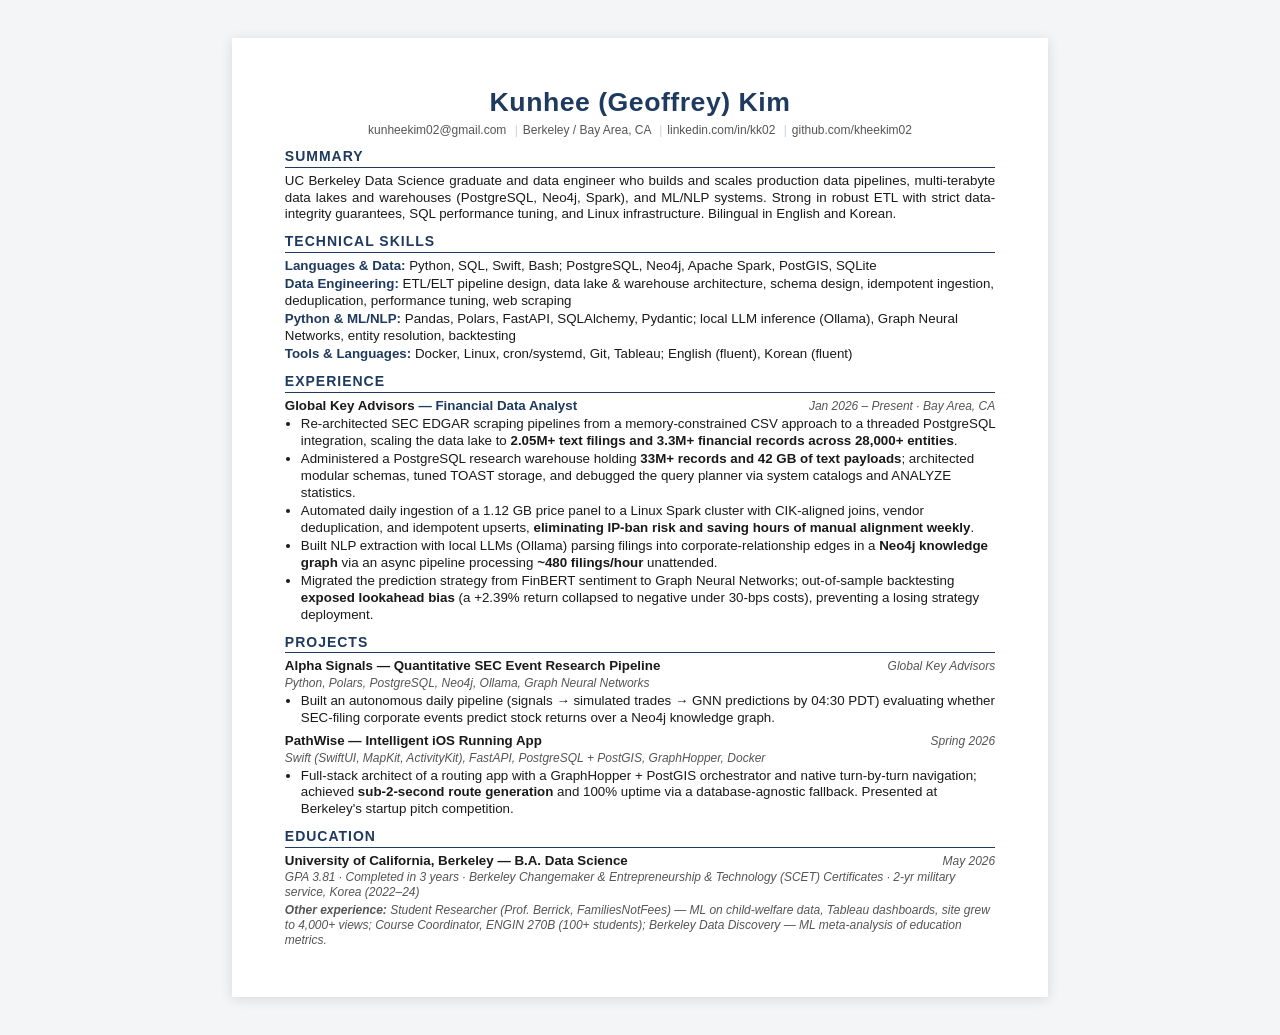
==== commit 9b3aae2d: "Condense resume to one page: skills-first order, 4-line skills, tighter print CSS Co-authored-by: Cu" ====
--- a/resume/resume.html
+++ b/resume/resume.html
@@ -15,30 +15,23 @@
   body {
     font-family: "Calibri", "Helvetica Neue", Arial, sans-serif;
     color: var(--ink);
-    font-size: 9.4pt;
-    line-height: 1.2;
+    font-size: 10pt;
+    line-height: 1.26;
     background: #f4f5f7;
   }
   .page {
     max-width: 8.5in;
-    margin: 0.35in auto;
-    padding: 0.4in 0.55in;
+    margin: 0.4in auto;
+    padding: 0.5in 0.55in;
     background: #fff;
     box-shadow: 0 2px 12px rgba(0,0,0,0.12);
   }
   header { text-align: center; margin-bottom: 4px; }
   h1 {
-    font-size: 19pt;
+    font-size: 20pt;
     margin: 0;
     letter-spacing: 0.5px;
     color: var(--accent);
-  }
-  .title-line {
-    font-size: 10pt;
-    font-weight: 700;
-    text-transform: uppercase;
-    color: var(--muted);
-    margin-top: 1px;
   }
   .contact {
     margin-top: 3px;
@@ -46,19 +39,18 @@
     color: var(--muted);
   }
   .contact a { color: var(--muted); text-decoration: none; }
-  .sep { margin: 0 5px; color: #b9c2cc; }
+  .sep { margin: 0 5px; color: #c9d2dc; }
   h2 {
-    font-size: 9.8pt;
+    font-size: 10.5pt;
     text-transform: uppercase;
     letter-spacing: 1px;
     color: var(--accent);
     border-bottom: 1.3px solid var(--accent);
     padding-bottom: 1px;
-    margin: 7px 0 4px;
+    margin: 10px 0 5px;
   }
-  p { margin: 0; }
-  .summary { text-align: justify; }
-  .entry { margin-bottom: 4px; }
+  .summary { margin: 0; text-align: justify; }
+  .entry { margin-bottom: 6px; }
   .entry-head {
     display: flex;
     justify-content: space-between;
@@ -68,20 +60,19 @@
   .entry-title { font-weight: 700; }
   .entry-title .role { font-weight: 600; color: var(--accent); }
   .entry-meta { color: var(--muted); font-size: 9pt; white-space: nowrap; font-style: italic; }
-  ul { margin: 2px 0 0; padding-left: 15px; }
+  .tech { font-style: italic; color: var(--muted); font-size: 9pt; margin: 1px 0 1px; }
+  ul { margin: 2px 0 0; padding-left: 16px; }
   li { margin-bottom: 1.5px; }
   .skills p { margin: 1.5px 0; }
   .skills .k { font-weight: 700; color: var(--accent); }
-  .tech { font-style: italic; color: var(--muted); font-size: 8.8pt; margin: 0 0 1px; }
   .edu-line { display: flex; justify-content: space-between; align-items: baseline; gap: 12px; }
-  .edu-sub { font-style: italic; color: var(--muted); font-size: 9pt; margin: 1px 0; }
-  .inline-list { margin: 1px 0 0; }
+  .edu-sub { font-style: italic; color: var(--muted); font-size: 9pt; margin: 1px 0 2px; }
   @media print {
     body { background: #fff; }
-    .page { margin: 0; box-shadow: none; max-width: none; width: 100%; padding: 0.4in 0.5in; }
+    .page { margin: 0; box-shadow: none; max-width: none; width: 100%; padding: 0; }
     a { color: var(--ink); }
   }
-  @page { size: Letter; margin: 0; }
+  @page { size: Letter; margin: 0.45in 0.55in; }
 </style>
 </head>
 <body>
@@ -89,7 +80,6 @@
 
   <header>
     <h1>Kunhee (Geoffrey) Kim</h1>
-    <div class="title-line">Data Engineer &nbsp;·&nbsp; Data Analyst</div>
     <div class="contact">
       <a href="mailto:kunheekim02@gmail.com">kunheekim02@gmail.com</a>
       <span class="sep">|</span>Berkeley / Bay Area, CA
@@ -100,22 +90,35 @@
 
   <section>
     <h2>Summary</h2>
-    <p class="summary">Data Engineer and UC Berkeley Data Science graduate who designs and scales production ETL/ELT pipelines, multi-terabyte data lakes and warehouses (PostgreSQL, Neo4j, Apache Spark), and ML/NLP systems. Scaled a research data lake to 2M+ filings and 33M+ records with strict data-integrity guarantees, relational data modeling, and SQL performance tuning. Bilingual in English and Korean.</p>
+    <p class="summary">
+      UC Berkeley Data Science graduate and data engineer who builds and scales production data
+      pipelines, multi-terabyte data lakes and warehouses (PostgreSQL, Neo4j, Spark), and ML/NLP
+      systems. Strong in robust ETL with strict data-integrity guarantees, SQL performance tuning,
+      and Linux infrastructure. Bilingual in English and Korean.
+    </p>
+  </section>
+
+  <section class="skills">
+    <h2>Technical Skills</h2>
+    <p><span class="k">Languages &amp; Data:</span> Python, SQL, Swift, Bash; PostgreSQL, Neo4j, Apache Spark, PostGIS, SQLite</p>
+    <p><span class="k">Data Engineering:</span> ETL/ELT pipeline design, data lake &amp; warehouse architecture, schema design, idempotent ingestion, deduplication, performance tuning, web scraping</p>
+    <p><span class="k">Python &amp; ML/NLP:</span> Pandas, Polars, FastAPI, SQLAlchemy, Pydantic; local LLM inference (Ollama), Graph Neural Networks, entity resolution, backtesting</p>
+    <p><span class="k">Tools &amp; Languages:</span> Docker, Linux, cron/systemd, Git, Tableau; English (fluent), Korean (fluent)</p>
   </section>
 
   <section>
     <h2>Experience</h2>
     <div class="entry">
       <div class="entry-head">
-        <span class="entry-title">Financial Data Analyst <span class="role">— Global Key Advisors, Bay Area, CA</span></span>
-        <span class="entry-meta">January 2026 – Present</span>
+        <span class="entry-title">Global Key Advisors <span class="role">— Financial Data Analyst</span></span>
+        <span class="entry-meta">Jan 2026 – Present · Bay Area, CA</span>
       </div>
       <ul>
-        <li>Re-architected SEC EDGAR extract-transform-load (ETL) scraping pipelines (8-K, 10-K, 10-Q, Form 15/25) from a memory-constrained CSV approach to a threaded PostgreSQL integration, scaling the data lake to <strong>2.05M+ text filings and 3.3M+ financial records across 28,000+ entities</strong>.</li>
-        <li>Administered a PostgreSQL research warehouse (<em>sec_data</em>) holding <strong>33M+ records and 42 GB of text</strong>; architected modular schemas, tuned TOAST storage, and debugged the query planner via system catalogs and ANALYZE statistics.</li>
-        <li>Automated daily ingestion of a 1.12 GB price panel from a remote Windows host to a Linux Spark cluster, <strong>eliminating IP-ban risk and saving hours/week</strong>; built data-integrity logic (CIK joins, point-in-time mapping, vendor dedup, idempotent upserts) to prevent silent corruption.</li>
+        <li>Re-architected SEC EDGAR scraping pipelines from a memory-constrained CSV approach to a threaded PostgreSQL integration, scaling the data lake to <strong>2.05M+ text filings and 3.3M+ financial records across 28,000+ entities</strong>.</li>
+        <li>Administered a PostgreSQL research warehouse holding <strong>33M+ records and 42 GB of text payloads</strong>; architected modular schemas, tuned TOAST storage, and debugged the query planner via system catalogs and ANALYZE statistics.</li>
+        <li>Automated daily ingestion of a 1.12 GB price panel to a Linux Spark cluster with CIK-aligned joins, vendor deduplication, and idempotent upserts, <strong>eliminating IP-ban risk and saving hours of manual alignment weekly</strong>.</li>
         <li>Built NLP extraction with local LLMs (Ollama) parsing filings into corporate-relationship edges in a <strong>Neo4j knowledge graph</strong> via an async pipeline processing <strong>~480 filings/hour</strong> unattended.</li>
-        <li>Migrated prediction strategy from FinBERT sentiment to Graph Neural Networks (GNN); out-of-sample backtesting <strong>exposed lookahead bias</strong> (a perceived +2.39% return collapsed to negative under 30-bps costs), preventing a losing strategy deployment.</li>
+        <li>Migrated the prediction strategy from FinBERT sentiment to Graph Neural Networks; out-of-sample backtesting <strong>exposed lookahead bias</strong> (a +2.39% return collapsed to negative under 30-bps costs), preventing a losing strategy deployment.</li>
       </ul>
     </div>
   </section>
@@ -125,34 +128,23 @@
     <div class="entry">
       <div class="entry-head">
         <span class="entry-title">Alpha Signals — Quantitative SEC Event Research Pipeline</span>
-        <span class="entry-meta">Jan 2026 – Present</span>
+        <span class="entry-meta">Global Key Advisors</span>
       </div>
       <div class="tech">Python, Polars, PostgreSQL, Neo4j, Ollama, Graph Neural Networks</div>
       <ul>
-        <li>Flagship pipeline testing whether corporate events in SEC filings predict stock returns; built an autonomous daily loop (signal generation to simulated trades to GNN predictions by 04:30 PDT) over a Neo4j knowledge graph spanning 28,000+ entities.</li>
+        <li>Built an autonomous daily pipeline (signals → simulated trades → GNN predictions by 04:30 PDT) evaluating whether SEC-filing corporate events predict stock returns over a Neo4j knowledge graph.</li>
       </ul>
     </div>
     <div class="entry">
       <div class="entry-head">
         <span class="entry-title">PathWise — Intelligent iOS Running App</span>
-        <span class="entry-meta">Jan 2026 – May 2026</span>
+        <span class="entry-meta">Spring 2026</span>
       </div>
       <div class="tech">Swift (SwiftUI, MapKit, ActivityKit), FastAPI, PostgreSQL + PostGIS, GraphHopper, Docker</div>
       <ul>
-        <li>Full-stack architect: built a pathfinding orchestrator integrating GraphHopper with PostGIS for real-time geofenced routing and a native iOS client with turn-by-turn voice navigation; achieved <strong>sub-2-second route generation</strong>. Presented at Berkeley's startup pitch competition.</li>
+        <li>Full-stack architect of a routing app with a GraphHopper + PostGIS orchestrator and native turn-by-turn navigation; achieved <strong>sub-2-second route generation</strong> and 100% uptime via a database-agnostic fallback. Presented at Berkeley's startup pitch competition.</li>
       </ul>
     </div>
-  </section>
-
-  <section class="skills">
-    <h2>Technical Skills</h2>
-    <p><span class="k">Programming Languages:</span> Python, SQL, Swift, Bash/Shell</p>
-    <p><span class="k">Data Engineering:</span> ETL/ELT pipeline design, data lake &amp; warehouse architecture, relational data modeling, schema design, idempotent ingestion, data quality &amp; validation, deduplication, web scraping</p>
-    <p><span class="k">Databases &amp; Big Data:</span> PostgreSQL (performance tuning, query optimization), Neo4j, Apache Spark (PySpark), PostGIS, SQLite</p>
-    <p><span class="k">Python &amp; Backend:</span> Pandas, Polars, FastAPI, SQLAlchemy, Pydantic, concurrent.futures, BeautifulSoup, REST APIs</p>
-    <p><span class="k">ML / NLP:</span> Local LLM inference (Ollama), Graph Neural Networks (GNN), entity resolution, backtesting, event studies</p>
-    <p><span class="k">Tools &amp; Workflow:</span> Docker, Linux, Git, cron/systemd orchestration, pg_dump/pg_restore, Tableau</p>
-    <p><span class="k">Languages (Spoken):</span> English (fluent), Korean (fluent)</p>
   </section>
 
   <section>
@@ -161,17 +153,8 @@
       <span class="entry-title">University of California, Berkeley — B.A. Data Science</span>
       <span class="entry-meta">May 2026</span>
     </div>
-    <div class="edu-sub">GPA 3.81 · Completed in 3 years · 2-year military service in Korea (2022–2024)</div>
-    <div class="inline-list">Certificates: Berkeley Changemaker; Entrepreneurship &amp; Technology (Sutardja Center / SCET, UC Berkeley)</div>
-  </section>
-
-  <section>
-    <h2>Research &amp; Leadership</h2>
-    <ul>
-      <li><strong>Student Researcher, UC Berkeley</strong> (Prof. Jill Berrick, <em>FamiliesNotFees</em>) — Applied statistical modeling and ML to national child-welfare data; built Tableau dashboards and the project website, growing reach to 4,000+ views / 1,000+ unique visitors.</li>
-      <li><strong>Course Coordinator, ENGIN 270B</strong> (2025) — Ran operations for a graduate course of 100+ students; built automated Excel tracking surfacing data-driven metrics for curriculum improvement.</li>
-      <li><strong>Berkeley Data Discovery</strong> — Meta-analysis of national transfer metrics using ML on large-scale education datasets, with interactive dashboards for strategic decision-making.</li>
-    </ul>
+    <div class="edu-sub">GPA 3.81 · Completed in 3 years · Berkeley Changemaker &amp; Entrepreneurship &amp; Technology (SCET) Certificates · 2-yr military service, Korea (2022–24)</div>
+    <div class="tech" style="margin-top:2px;"><strong>Other experience:</strong> Student Researcher (Prof. Berrick, <em>FamiliesNotFees</em>) — ML on child-welfare data, Tableau dashboards, site grew to 4,000+ views; Course Coordinator, ENGIN 270B (100+ students); Berkeley Data Discovery — ML meta-analysis of education metrics.</div>
   </section>
 
 </div>
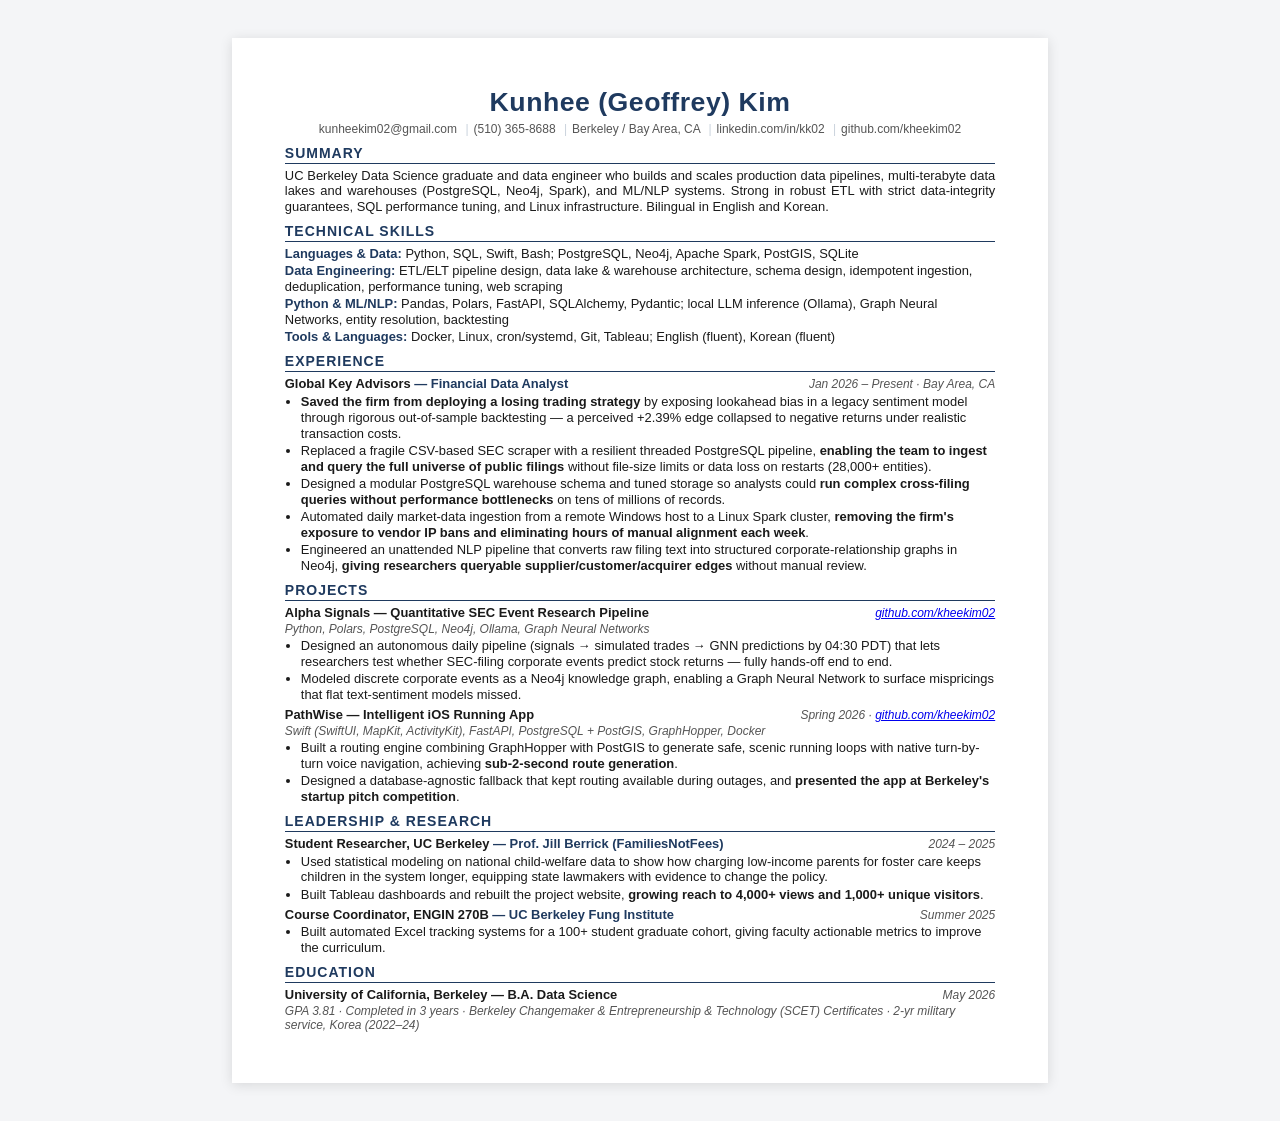
==== commit 967a5750: "Rewrite resume: outcome-first bullets, expand projects, restore research section Co-authored-by: Cur" ====
--- a/resume/resume.html
+++ b/resume/resume.html
@@ -15,8 +15,8 @@
   body {
     font-family: "Calibri", "Helvetica Neue", Arial, sans-serif;
     color: var(--ink);
-    font-size: 10pt;
-    line-height: 1.26;
+    font-size: 9.7pt;
+    line-height: 1.22;
     background: #f4f5f7;
   }
   .page {
@@ -47,10 +47,10 @@
     color: var(--accent);
     border-bottom: 1.3px solid var(--accent);
     padding-bottom: 1px;
-    margin: 10px 0 5px;
+    margin: 8px 0 4px;
   }
   .summary { margin: 0; text-align: justify; }
-  .entry { margin-bottom: 6px; }
+  .entry { margin-bottom: 4px; }
   .entry-head {
     display: flex;
     justify-content: space-between;
@@ -72,7 +72,7 @@
     .page { margin: 0; box-shadow: none; max-width: none; width: 100%; padding: 0; }
     a { color: var(--ink); }
   }
-  @page { size: Letter; margin: 0.45in 0.55in; }
+  @page { size: Letter; margin: 0.4in 0.5in; }
 </style>
 </head>
 <body>
@@ -82,6 +82,7 @@
     <h1>Kunhee (Geoffrey) Kim</h1>
     <div class="contact">
       <a href="mailto:kunheekim02@gmail.com">kunheekim02@gmail.com</a>
+      <span class="sep">|</span>(510) 365-8688
       <span class="sep">|</span>Berkeley / Bay Area, CA
       <span class="sep">|</span><a href="https://www.linkedin.com/in/kk02/">linkedin.com/in/kk02</a>
       <span class="sep">|</span><a href="https://github.com/kheekim02">github.com/kheekim02</a>
@@ -114,11 +115,11 @@
         <span class="entry-meta">Jan 2026 – Present · Bay Area, CA</span>
       </div>
       <ul>
-        <li>Re-architected SEC EDGAR scraping pipelines from a memory-constrained CSV approach to a threaded PostgreSQL integration, scaling the data lake to <strong>2.05M+ text filings and 3.3M+ financial records across 28,000+ entities</strong>.</li>
-        <li>Administered a PostgreSQL research warehouse holding <strong>33M+ records and 42 GB of text payloads</strong>; architected modular schemas, tuned TOAST storage, and debugged the query planner via system catalogs and ANALYZE statistics.</li>
-        <li>Automated daily ingestion of a 1.12 GB price panel to a Linux Spark cluster with CIK-aligned joins, vendor deduplication, and idempotent upserts, <strong>eliminating IP-ban risk and saving hours of manual alignment weekly</strong>.</li>
-        <li>Built NLP extraction with local LLMs (Ollama) parsing filings into corporate-relationship edges in a <strong>Neo4j knowledge graph</strong> via an async pipeline processing <strong>~480 filings/hour</strong> unattended.</li>
-        <li>Migrated the prediction strategy from FinBERT sentiment to Graph Neural Networks; out-of-sample backtesting <strong>exposed lookahead bias</strong> (a +2.39% return collapsed to negative under 30-bps costs), preventing a losing strategy deployment.</li>
+        <li><strong>Saved the firm from deploying a losing trading strategy</strong> by exposing lookahead bias in a legacy sentiment model through rigorous out-of-sample backtesting — a perceived +2.39% edge collapsed to negative returns under realistic transaction costs.</li>
+        <li>Replaced a fragile CSV-based SEC scraper with a resilient threaded PostgreSQL pipeline, <strong>enabling the team to ingest and query the full universe of public filings</strong> without file-size limits or data loss on restarts (28,000+ entities).</li>
+        <li>Designed a modular PostgreSQL warehouse schema and tuned storage so analysts could <strong>run complex cross-filing queries without performance bottlenecks</strong> on tens of millions of records.</li>
+        <li>Automated daily market-data ingestion from a remote Windows host to a Linux Spark cluster, <strong>removing the firm's exposure to vendor IP bans and eliminating hours of manual alignment each week</strong>.</li>
+        <li>Engineered an unattended NLP pipeline that converts raw filing text into structured corporate-relationship graphs in Neo4j, <strong>giving researchers queryable supplier/customer/acquirer edges</strong> without manual review.</li>
       </ul>
     </div>
   </section>
@@ -128,21 +129,46 @@
     <div class="entry">
       <div class="entry-head">
         <span class="entry-title">Alpha Signals — Quantitative SEC Event Research Pipeline</span>
-        <span class="entry-meta">Global Key Advisors</span>
+        <span class="entry-meta"><a href="https://github.com/kheekim02">github.com/kheekim02</a></span>
       </div>
       <div class="tech">Python, Polars, PostgreSQL, Neo4j, Ollama, Graph Neural Networks</div>
       <ul>
-        <li>Built an autonomous daily pipeline (signals → simulated trades → GNN predictions by 04:30 PDT) evaluating whether SEC-filing corporate events predict stock returns over a Neo4j knowledge graph.</li>
+        <li>Designed an autonomous daily pipeline (signals → simulated trades → GNN predictions by 04:30 PDT) that lets researchers test whether SEC-filing corporate events predict stock returns — fully hands-off end to end.</li>
+        <li>Modeled discrete corporate events as a Neo4j knowledge graph, enabling a Graph Neural Network to surface mispricings that flat text-sentiment models missed.</li>
       </ul>
     </div>
     <div class="entry">
       <div class="entry-head">
         <span class="entry-title">PathWise — Intelligent iOS Running App</span>
-        <span class="entry-meta">Spring 2026</span>
+        <span class="entry-meta">Spring 2026 · <a href="https://github.com/kheekim02">github.com/kheekim02</a></span>
       </div>
       <div class="tech">Swift (SwiftUI, MapKit, ActivityKit), FastAPI, PostgreSQL + PostGIS, GraphHopper, Docker</div>
       <ul>
-        <li>Full-stack architect of a routing app with a GraphHopper + PostGIS orchestrator and native turn-by-turn navigation; achieved <strong>sub-2-second route generation</strong> and 100% uptime via a database-agnostic fallback. Presented at Berkeley's startup pitch competition.</li>
+        <li>Built a routing engine combining GraphHopper with PostGIS to generate safe, scenic running loops with native turn-by-turn voice navigation, achieving <strong>sub-2-second route generation</strong>.</li>
+        <li>Designed a database-agnostic fallback that kept routing available during outages, and <strong>presented the app at Berkeley's startup pitch competition</strong>.</li>
+      </ul>
+    </div>
+  </section>
+
+  <section>
+    <h2>Leadership &amp; Research</h2>
+    <div class="entry">
+      <div class="entry-head">
+        <span class="entry-title">Student Researcher, UC Berkeley <span class="role">— Prof. Jill Berrick (FamiliesNotFees)</span></span>
+        <span class="entry-meta">2024 – 2025</span>
+      </div>
+      <ul>
+        <li>Used statistical modeling on national child-welfare data to show how charging low-income parents for foster care keeps children in the system longer, equipping state lawmakers with evidence to change the policy.</li>
+        <li>Built Tableau dashboards and rebuilt the project website, <strong>growing reach to 4,000+ views and 1,000+ unique visitors</strong>.</li>
+      </ul>
+    </div>
+    <div class="entry">
+      <div class="entry-head">
+        <span class="entry-title">Course Coordinator, ENGIN 270B <span class="role">— UC Berkeley Fung Institute</span></span>
+        <span class="entry-meta">Summer 2025</span>
+      </div>
+      <ul>
+        <li>Built automated Excel tracking systems for a 100+ student graduate cohort, giving faculty actionable metrics to improve the curriculum.</li>
       </ul>
     </div>
   </section>
@@ -154,7 +180,6 @@
       <span class="entry-meta">May 2026</span>
     </div>
     <div class="edu-sub">GPA 3.81 · Completed in 3 years · Berkeley Changemaker &amp; Entrepreneurship &amp; Technology (SCET) Certificates · 2-yr military service, Korea (2022–24)</div>
-    <div class="tech" style="margin-top:2px;"><strong>Other experience:</strong> Student Researcher (Prof. Berrick, <em>FamiliesNotFees</em>) — ML on child-welfare data, Tableau dashboards, site grew to 4,000+ views; Course Coordinator, ENGIN 270B (100+ students); Berkeley Data Discovery — ML meta-analysis of education metrics.</div>
   </section>
 
 </div>
